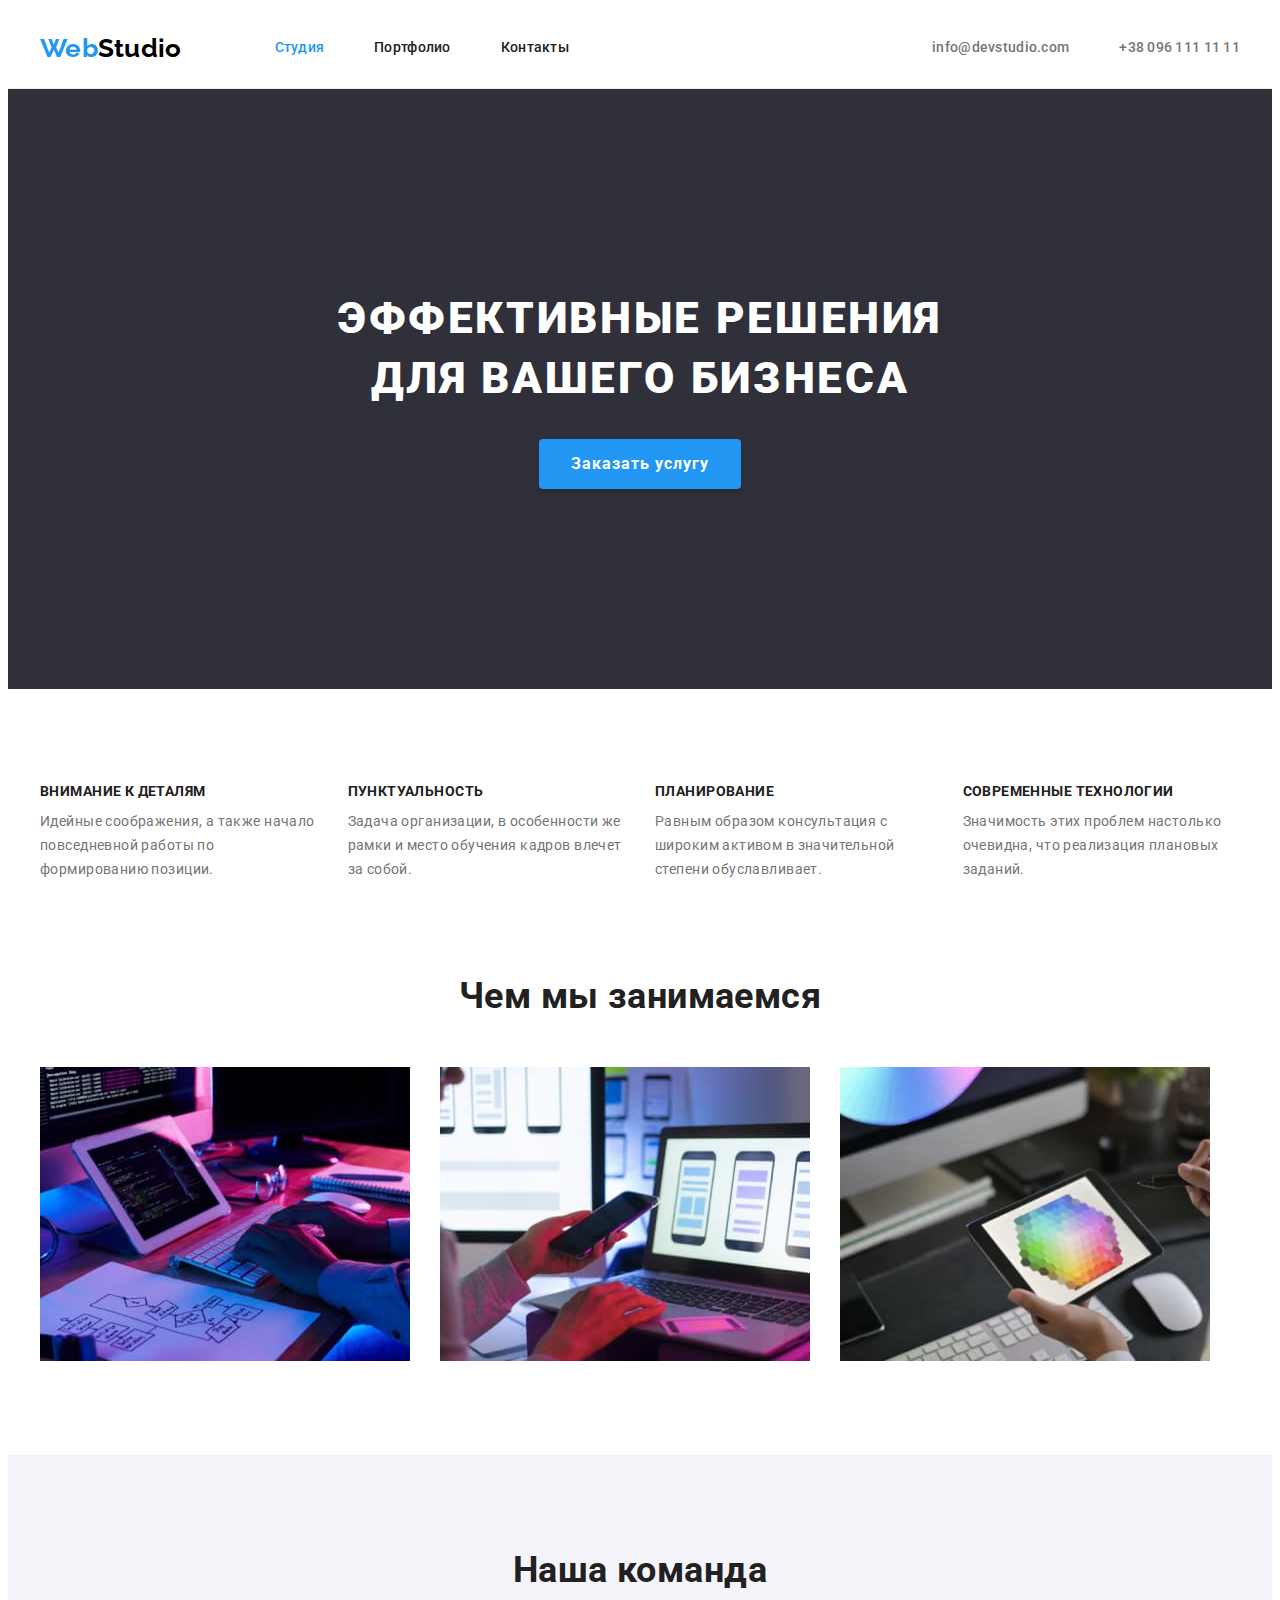
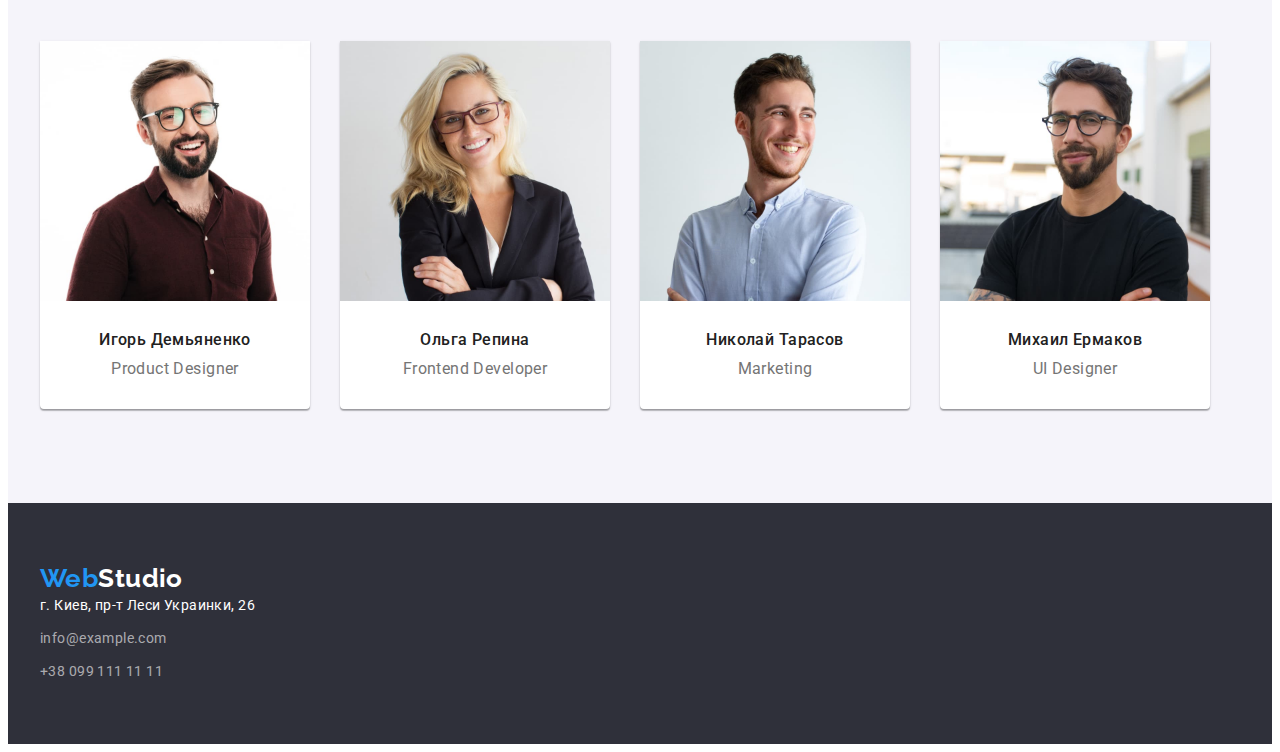
==== index.html @ 8bc89516 "Initial commit" ====
<!DOCTYPE html>
<html lang="ru">
  <head>
    <meta charset="UTF-8" />
    <meta http-equiv="X-UA-Compatible" content="IE=edge" />
    <meta name="viewport" content="width=device-width, initial-scale=1.0" />
    <title>Студия</title>
    <!-- FONTS -->
    <link rel="preconnect" href="https://fonts.googleapis.com" />
    <link rel="preconnect" href="https://fonts.gstatic.com" crossorigin />
    <link
      href="https://fonts.googleapis.com/css2?family=Raleway:wght@700&family=Roboto:wght@400;500;700;900&display=swap"
      rel="stylesheet"
    />
    <!-- NORMALIZATION -->
    <link
      rel="stylesheet"
      href="https://cdnjs.cloudflare.com/ajax/libs/modern-normalize/1.1.0/modern-normalize.min.css"
      integrity="sha512-wpPYUAdjBVSE4KJnH1VR1HeZfpl1ub8YT/NKx4PuQ5NmX2tKuGu6U/JRp5y+Y8XG2tV+wKQpNHVUX03MfMFn9Q=="
      crossorigin="anonymous"
      referrerpolicy="no-referrer"
    />
    <!-- CSS -->
    <link rel="stylesheet" href="./css/styles.css" />
  </head>

  <body>
    <!-- HEADER -->
    <header class="header">
      <div class="container">
        <!-- NAVIGATION -->
        <nav class="header-nav">
          <a class="logo clean-link" href="./index.html" lang="en"
            ><span class="text-accent-light-color">Web</span>Studio</a
          >
          <ul class="pages-list unmarked-list">
            <li class="item studio-page">
              <a class="clean-link interactive-link text-accent-light-color" href="./index.html"
                >Студия</a
              >
            </li>
            <li class="item portfolio-page">
              <a class="clean-link interactive-link" href="./portfolio.html">Портфолио</a>
            </li>
            <li class="item contacts-page">
              <a class="clean-link interactive-link" href="">Контакты</a>
            </li>
          </ul>
        </nav>

        <!-- CONTACTS -->
        <ul class="header-contacts unmarked-list">
          <li class="item">
            <a class="mail-link clean-link interactive-link" href="mailto:info@devstudio.com"
              >info@devstudio.com</a
            >
          </li>
          <li class="item">
            <a class="phone-link clean-link interactive-link" href="tel:+380961111111"
              >+38 096 111 11 11</a
            >
          </li>
        </ul>
      </div>
    </header>

    <!-- MAIN -->
    <main>
      <!-- HERO -->
      <section class="section-hero section">
        <div class="container">
          <h1 class="hero-title">Эффективные решения для вашего бизнеса</h1>
          <button class="button" type="button">Заказать услугу</button>
        </div>
      </section>

      <section class="section-advantages section">
        <div class="container">
          <h2 hidden>Наши преимущества</h2>
          <ul class="advantages-list unmarked-list">
            <li class="item">
              <h3 class="subtitle">Внимание к деталям</h3>
              <p class="text">
                Идейные соображения, а также начало повседневной работы по формированию позиции.
              </p>
            </li>
            <li class="item">
              <h3 class="subtitle">Пунктуальность</h3>
              <p class="text">
                Задача организации, в особенности же рамки и место обучения кадров влечет за собой.
              </p>
            </li>
            <li class="item">
              <h3 class="subtitle">Планирование</h3>
              <p class="text">
                Равным образом консультация с широким активом в значительной степени обуславливает.
              </p>
            </li>
            <li class="item">
              <h3 class="subtitle">Современные технологии</h3>
              <p class="text">
                Значимость этих проблем настолько очевидна, что реализация плановых заданий.
              </p>
            </li>
          </ul>
        </div>
      </section>

      <section class="section-our-work section">
        <div class="container">
          <h2 class="title">Чем мы занимаемся</h2>
          <ul class="our-work-list unmarked-list">
            <li class="item">
              <img
                class="our-work-img"
                src="./images/our-work/whatwedo_1.jpg"
                alt="Человек набирает текст на планшете за рабочим столом"
                width="370"
                height="294"
              />
            </li>
            <li class="item">
              <img
                class="our-work-img"
                src="./images/our-work/whatwedo_2.jpg"
                alt="Человек работает за ноутбуком"
                width="370"
                height="294"
              />
            </li>
            <li class="item">
              <img
                class="our-work-img"
                src="./images/our-work/whatwedo_3.jpg"
                alt="Человек рассматривает цветовую палитру на планшете"
                width="370"
                height="294"
              />
            </li>
          </ul>
        </div>
      </section>

      <section class="section-team section">
        <div class="container">
          <h2 class="title">Наша команда</h2>
          <ul class="team-list unmarked-list">
            <li class="card-person">
              <div class="img-wrapper">
                <img
                  class="person-photo"
                  src="./images/team/employee_1.jpg"
                  alt="Улыбающийся мужчина в очках"
                  width="270"
                  height="260"
                />
              </div>
              <div class="card-text-wrapper">
                <h3 class="subtitle">Игорь Демьяненко</h3>
                <p class="description" lang="en">Product Designer</p>
              </div>
            </li>

            <li class="card-person">
              <div class="img-wrapper">
                <img
                  class="person-photo"
                  src="./images/team/employee_2.jpg"
                  alt="Улыбающаяся женщина в очках"
                  width="270"
                  height="260"
                />
              </div>
              <div class="card-text-wrapper">
                <h3 class="subtitle">Ольга Репина</h3>
                <p class="description" lang="en">Frontend Developer</p>
              </div>
            </li>

            <li class="card-person">
              <div class="img-wrapper">
                <img
                  class="person-photo"
                  src="./images/team/employee_3.jpg"
                  alt="Улыбающийся мужчина"
                  width="270"
                  height="260"
                />
              </div>
              <div class="card-text-wrapper">
                <h3 class="subtitle">Николай Тарасов</h3>
                <p class="description" lang="en">Marketing</p>
              </div>
            </li>

            <li class="card-person">
              <div class="img-wrapper">
                <img
                  class="person-photo"
                  src="./images/team/employee_4.jpg"
                  alt="Улыбающийся мужчина в очках"
                  width="270"
                  height="260"
                />
              </div>
              <div class="card-text-wrapper">
                <h3 class="subtitle">Михаил Ермаков</h3>
                <p class="description" lang="en">UI Designer</p>
              </div>
            </li>
          </ul>
        </div>
      </section>
    </main>

    <!-- FOOTER -->
    <footer class="footer">
      <div class="container">
        <a class="logo clean-link" href="./index.html" lang="en"
          ><span class="text-accent-light-color">Web</span
          ><span class="text-accent-light">Studio</span></a
        >

        <address class="footer-address">
          <ul class="addresses-list unmarked-list">
            <li class="item address-geo">
              <a
                class="clean-link interactive-link text-accent-light"
                href="https://tinyurl.com/yckhjt74"
                target="_blank"
                rel="noopener noreferrer"
              >
                г. Киев, пр-т Леси Украинки, 26
              </a>
            </li>
            <li class="item address-mail">
              <a class="clean-link interactive-link" href="mailto:info@example.com"
                >info@example.com</a
              >
            </li>
            <li class="item address-phone">
              <a class="clean-link interactive-link" href="tel:+380991111111">+38 099 111 11 11</a>
            </li>
          </ul>
        </address>
      </div>
    </footer>
  </body>
</html>
---- css/styles.css ----
/* VARIABLES */

:root {
  --font-family-main: 'Roboto', sans-serif;
  --font-family-secondary: 'Raleway', sans-serif;
  --font-regular: 400;
  --font-medium: 500;
  --font-bold: 700;
  --font-black: 900;

  --items-default-margin: 30px;
  --sections-default-tb-padding: 94px;

  --primary-light-color: #fff;
  --primary-dark-color: #212121;
  --secondary-dark-color: #757575;
  --background-light-color: #f5f4fa;
  --background-dark-color: #2f303a;
  --accent-light-color: #2196f3;
  --accent-dark-color: #000;
  --hero-button-hover-color: #188ce8;
}

/* GLOBAL INHERITANCE */

body {
  font-family: var(--font-family-main);
  font-weight: var(--font-regular);
  font-size: 14px;
  line-height: 1.72;
  letter-spacing: 0.03em;

  background-color: var(--primary-light-color);
  color: var(--secondary-dark-color);
}

/* RESETTERS */

.unmarked-list {
  list-style: none;
}

.clean-link {
  text-decoration: none;
  font-style: normal;

  color: inherit;
}

p,
h1,
h2,
h3,
h4,
h5,
h6,
ul {
  margin: 0;
  padding: 0;
}

img {
  display: block;
  height: auto;
  max-width: 100%;
}

/* GLOBAL */

.button {
  font-family: inherit;
  font-weight: var(--font-medium);
  font-size: 16px;
  line-height: 1.625;
  letter-spacing: inherit;

  border-radius: 4px;
  min-width: 73px;
  padding: 6px 22px;

  background-color: var(--background-light-color);
  border-width: 0px;
  color: var(--primary-dark-color);
}

.active-filter,
.button:hover,
.button:focus {
  background-color: var(--accent-light-color);
  box-shadow: 0px 3px 1px rgba(0, 0, 0, 0.1), 0px 1px 2px rgba(0, 0, 0, 0.08),
    0px 2px 2px rgba(0, 0, 0, 0.12);
  color: var(--primary-light-color);

  cursor: pointer;
}

.container {
  width: 1200px;
  margin: 0 auto;
  padding: 0 15px;
}

.interactive-link:hover,
.interactive-link:focus {
  color: var(--accent-light-color);
}

.hidden {
  display: none;
}

.logo {
  font-family: var(--font-family-secondary);
  font-weight: var(--font-bold);
  font-size: 26px;
  line-height: 1.17;

  color: var(--accent-dark-color);
}

.section {
  padding: var(--sections-default-tb-padding) 0;
}

.title {
  font-weight: var(--font-bold);
  font-size: 36px;
  line-height: 1.17;

  text-align: center;
  margin-bottom: 50px;

  color: var(--primary-dark-color);
}

.text-accent-light-color {
  color: var(--accent-light-color);
}

.text-accent-light {
  color: var(--primary-light-color);
}

/* HEADER */

.header {
  font-weight: var(--font-medium);
  line-height: 1.14;
  letter-spacing: 0.02em;

  border-bottom: 1px solid #ececec;
}

.header .container {
  display: flex;
  align-items: center;
}

.header-nav,
.pages-list,
.header-contacts {
  align-items: center;
  display: flex;
}

.header .logo {
  margin-right: 93px;
  margin-bottom: 0;
}

.pages-list .item:not(:last-child),
.header-contacts .item:not(:last-child) {
  margin-right: 50px;
}

.header-contacts {
  margin-left: auto;
}

.pages-list {
  color: var(--primary-dark-color);
}

.pages-list .clean-link,
.header-contacts .clean-link {
  display: block;
  padding: 32px 0;
}

/* FOOTER */

.footer {
  padding: 60px 0;

  background-color: var(--background-dark-color);
}

.footer-address {
  line-height: 1.71;
}

.address-mail,
.address-phone {
  color: #ffffff99;
}

.address-geo,
.address-mail {
  margin-bottom: 9px;
}

/* MAIN PAGE STYLES */

/* hero section */

.section-hero {
  text-align: center;
  padding: 200px 0;

  background-color: var(--background-dark-color);
  color: var(--primary-light-color);
}

.hero-title {
  font-weight: var(--font-black);
  font-size: 44px;
  line-height: 1.36;
  letter-spacing: 0.06em;
  text-transform: uppercase;

  margin: 0 auto 30px;
  max-width: 696px;
}

.section-hero .button {
  font-weight: var(--font-bold);
  line-height: 1.875;
  letter-spacing: 0.06em;

  padding: 10px 32px;

  background-color: var(--accent-light-color);
  box-shadow: 0px 4px 4px rgba(0, 0, 0, 0.15);
  color: var(--primary-light-color);
}

.section-hero .button:hover,
.section-hero .button:focus {
  background: var(--hero-button-hover-color);
}

/* advantages section */

.advantages-list {
  display: flex;
}

.advantages-list .item {
  /* max-width: 270px; */
  flex-basis: calc((100% - var(--items-default-margin)) / 4);
}

.advantages-list .item:not(:last-child) {
  margin-right: var(--items-default-margin);
}

.section-advantages .subtitle {
  font-weight: var(--font-bold);
  font-size: 14px;
  line-height: 1.17;

  text-transform: uppercase;
  margin-bottom: 10px;

  color: var(--primary-dark-color);
}

/* our work section */

.section-our-work {
  padding-top: 0;
}

.our-work-list {
  display: flex;
}

.our-work-list .item:not(:last-child) {
  margin-right: var(--items-default-margin);
}

/* team section */

.section-team {
  font-size: 16px;
  line-height: 1.17;
  text-align: center;

  background-color: var(--background-light-color);
}

.team-list {
  display: flex;
}

.team-list .card-person:not(:last-child) {
  margin-right: var(--items-default-margin);
}

.card-person {
  box-shadow: 0px 1px 3px rgba(0, 0, 0, 0.12), 0px 1px 1px rgba(0, 0, 0, 0.14),
    0px 2px 1px rgba(0, 0, 0, 0.2);
  border-radius: 0px 0px 4px 4px;
  background-color: var(--primary-light-color);
}

.card-person .subtitle {
  font-weight: var(--font-medium);
  font-size: inherit;

  margin-bottom: 10px;

  color: var(--primary-dark-color);
}

.card-person .card-text-wrapper {
  padding: 30px 15px;
}

/* PORTFOLIO PAGE STYLES */

.section-portfolio.section {
  margin: 0;
  padding: 94px 0;
}

.filters-list {
  display: flex;
  justify-content: center;
  margin-bottom: 50px;
}

.filters-list .item:not(:last-child) {
  margin-right: 8px;
}

.portfolio-cards {
  display: flex;
  flex-wrap: wrap;
  margin-top: calc(var(--items-default-margin) * -1);
  margin-left: calc(var(--items-default-margin) * -1);
}

.portfolio-cards .card {
  margin-top: var(--items-default-margin);
  margin-left: var(--items-default-margin);
  flex-basis: calc(100% / 3 - var(--items-default-margin));
}

.portfolio-cards .card-text-wrapper {
  padding: 20px 24px;

  border-right: 1px solid #eee;
  border-bottom: 1px solid #eee;
  border-left: 1px solid #eee;
}

.portfolio-cards .subtitle {
  font-weight: var(--font-bold);
  font-size: 18px;
  line-height: 2;
  letter-spacing: 0.06em;

  margin-bottom: 4px;

  color: var(--primary-dark-color);
}

.description-type {
  font-size: 16px;
  line-height: 1.875;
}
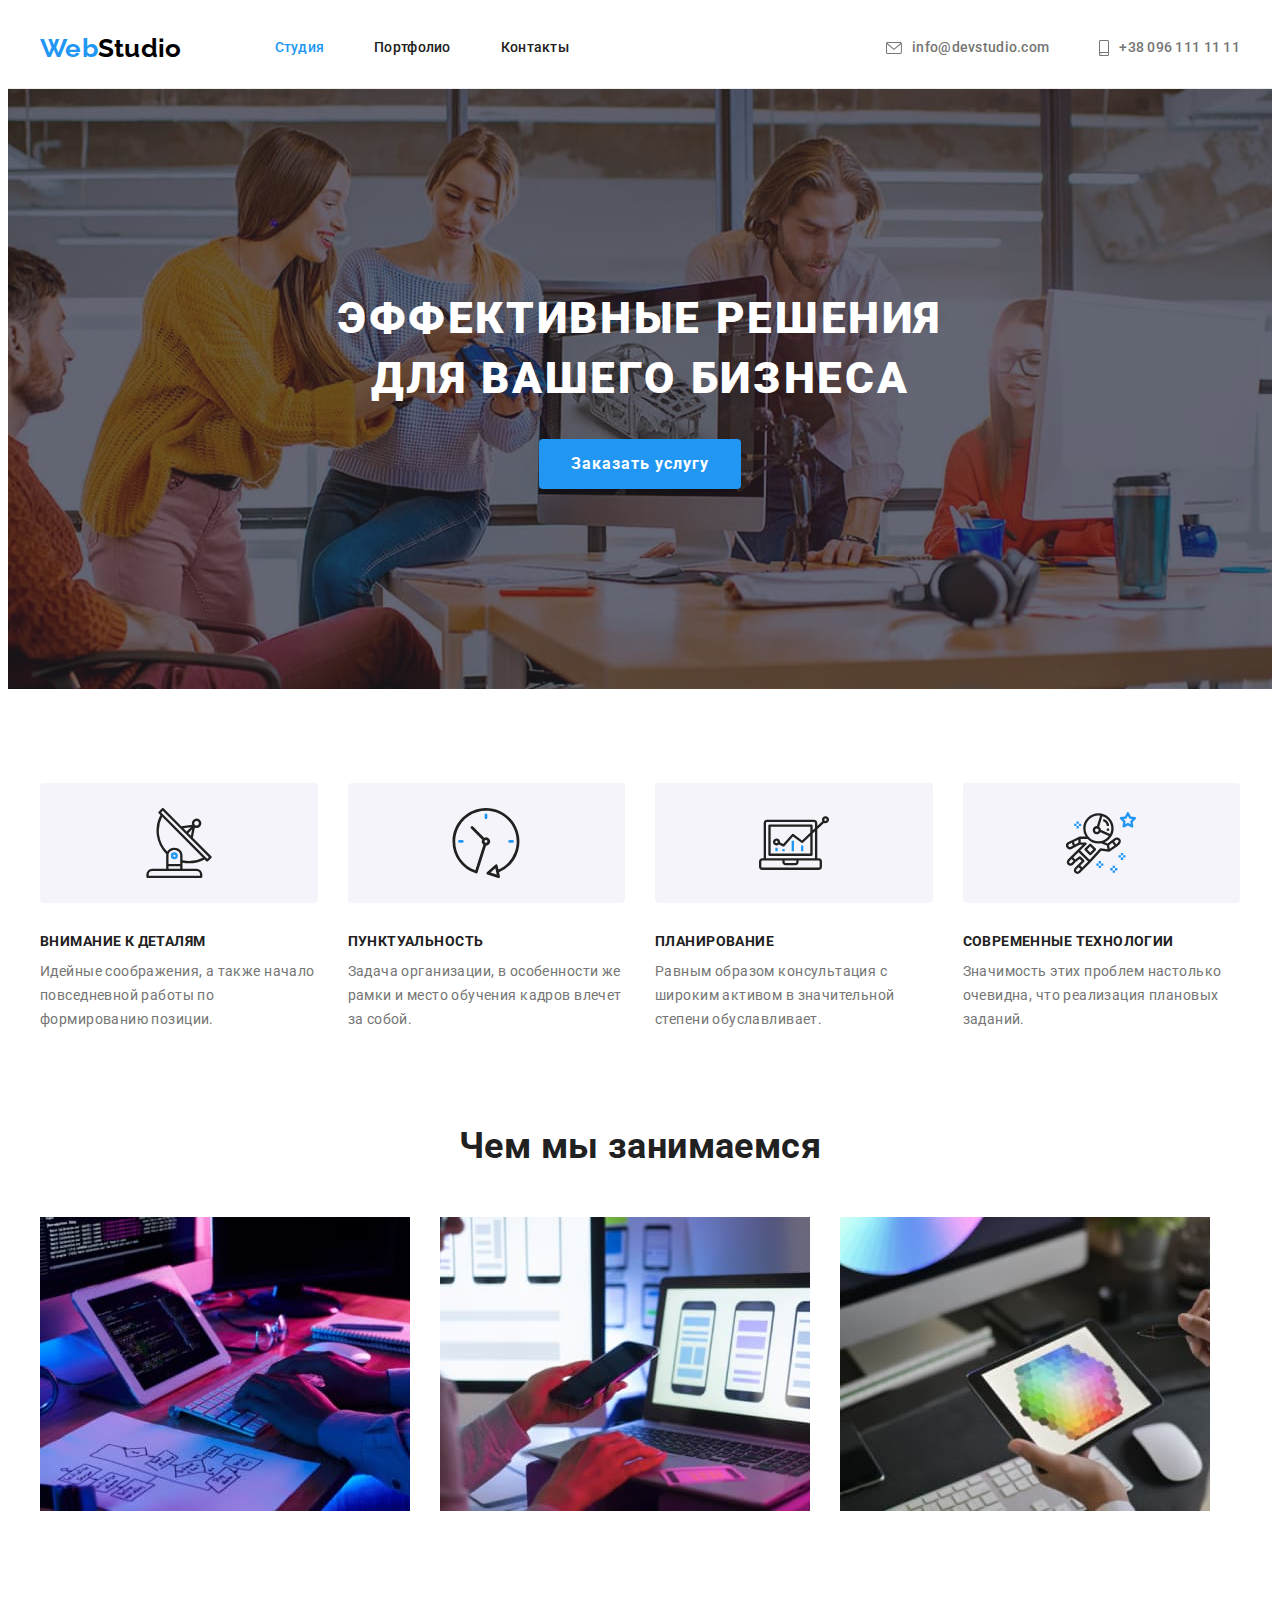
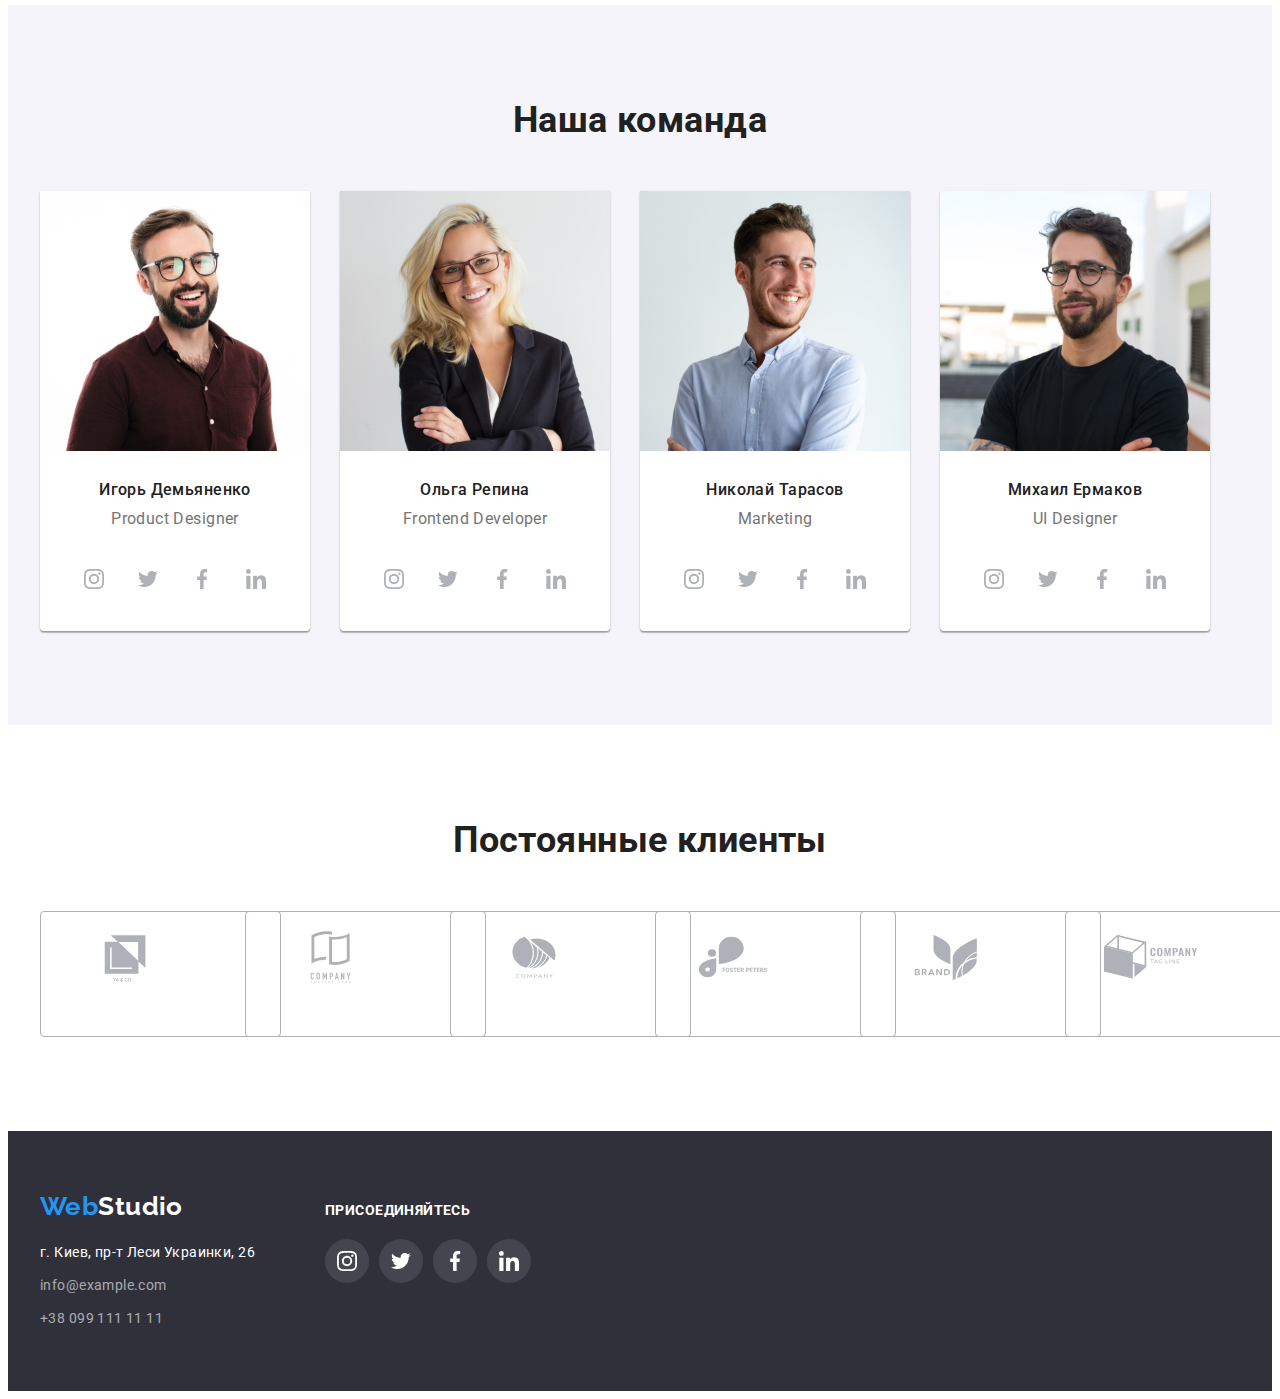
==== commit 80b2868d: "First iteration of new styles and markup" ====
--- a/index.html
+++ b/index.html
@@ -35,12 +35,16 @@
           >
           <ul class="pages-list unmarked-list">
             <li class="item studio-page">
-              <a class="clean-link interactive-link text-accent-light-color" href="./index.html"
+              <a
+                class="clean-link interactive-link text-accent-light-color"
+                href="./index.html"
                 >Студия</a
               >
             </li>
             <li class="item portfolio-page">
-              <a class="clean-link interactive-link" href="./portfolio.html">Портфолио</a>
+              <a class="clean-link interactive-link" href="./portfolio.html"
+                >Портфолио</a
+              >
             </li>
             <li class="item contacts-page">
               <a class="clean-link interactive-link" href="">Контакты</a>
@@ -51,12 +55,22 @@
         <!-- CONTACTS -->
         <ul class="header-contacts unmarked-list">
           <li class="item">
-            <a class="mail-link clean-link interactive-link" href="mailto:info@devstudio.com"
+            <a
+              class="mail-link clean-link interactive-link"
+              href="mailto:info@devstudio.com"
+            >
+              <svg width="16" height="12" class="icon">
+                <use href="./images/decoration/icons.svg#envelope"></use></svg
               >info@devstudio.com</a
             >
           </li>
           <li class="item">
-            <a class="phone-link clean-link interactive-link" href="tel:+380961111111"
+            <a
+              class="phone-link clean-link interactive-link"
+              href="tel:+380961111111"
+            >
+              <svg width="10" height="16" class="icon">
+                <use href="./images/decoration/icons.svg#phone"></use></svg
               >+38 096 111 11 11</a
             >
           </li>
@@ -79,27 +93,54 @@
           <h2 hidden>Наши преимущества</h2>
           <ul class="advantages-list unmarked-list">
             <li class="item">
+              <div class="icon-wrapper">
+                <svg class="icon" width="70" height="70">
+                  <use href="./images/decoration/icons.svg#antenna"></use>
+                </svg>
+              </div>
               <h3 class="subtitle">Внимание к деталям</h3>
               <p class="text">
-                Идейные соображения, а также начало повседневной работы по формированию позиции.
+                Идейные соображения, а также начало повседневной работы по
+                формированию позиции.
               </p>
             </li>
-            <li class="item">
+
+            <li class="item">
+              <div class="icon-wrapper">
+                <svg class="icon" width="70" height="70">
+                  <use href="./images/decoration/icons.svg#clock"></use>
+                </svg>
+              </div>
               <h3 class="subtitle">Пунктуальность</h3>
               <p class="text">
-                Задача организации, в особенности же рамки и место обучения кадров влечет за собой.
+                Задача организации, в особенности же рамки и место обучения
+                кадров влечет за собой.
               </p>
             </li>
-            <li class="item">
+
+            <li class="item">
+              <div class="icon-wrapper">
+                <svg class="icon" width="70" height="70">
+                  <use href="./images/decoration/icons.svg#diagram"></use>
+                </svg>
+              </div>
               <h3 class="subtitle">Планирование</h3>
               <p class="text">
-                Равным образом консультация с широким активом в значительной степени обуславливает.
+                Равным образом консультация с широким активом в значительной
+                степени обуславливает.
               </p>
             </li>
-            <li class="item">
+
+            <li class="item">
+              <div class="icon-wrapper">
+                <svg class="icon" width="70" height="70">
+                  <use href="./images/decoration/icons.svg#astronaut"></use>
+                </svg>
+              </div>
               <h3 class="subtitle">Современные технологии</h3>
               <p class="text">
-                Значимость этих проблем настолько очевидна, что реализация плановых заданий.
+                Значимость этих проблем настолько очевидна, что реализация
+                плановых заданий.
               </p>
             </li>
           </ul>
@@ -113,7 +154,7 @@
             <li class="item">
               <img
                 class="our-work-img"
-                src="./images/our-work/whatwedo_1.jpg"
+                src="./images/content/our-work/whatwedo_1.jpg"
                 alt="Человек набирает текст на планшете за рабочим столом"
                 width="370"
                 height="294"
@@ -122,7 +163,7 @@
             <li class="item">
               <img
                 class="our-work-img"
-                src="./images/our-work/whatwedo_2.jpg"
+                src="./images/content/our-work/whatwedo_2.jpg"
                 alt="Человек работает за ноутбуком"
                 width="370"
                 height="294"
@@ -131,7 +172,7 @@
             <li class="item">
               <img
                 class="our-work-img"
-                src="./images/our-work/whatwedo_3.jpg"
+                src="./images/content/our-work/whatwedo_3.jpg"
                 alt="Человек рассматривает цветовую палитру на планшете"
                 width="370"
                 height="294"
@@ -149,15 +190,75 @@
               <div class="img-wrapper">
                 <img
                   class="person-photo"
-                  src="./images/team/employee_1.jpg"
+                  src="./images/content/team/employee_1.jpg"
                   alt="Улыбающийся мужчина в очках"
                   width="270"
                   height="260"
                 />
               </div>
-              <div class="card-text-wrapper">
+              <div class="description-wrapper">
                 <h3 class="subtitle">Игорь Демьяненко</h3>
                 <p class="description" lang="en">Product Designer</p>
+                <div class="socials-wrapper">
+                  <ul class="list-socials unmarked-list">
+                    <li class="item">
+                      <a
+                        href="https://www.instagram.com"
+                        class="clean-link"
+                        target="_blank"
+                        rel="noopener noreferrer"
+                      >
+                        <svg class="icon" width="20" height="20">
+                          <use
+                            href="./images/decoration/icons.svg#logo-instagram"
+                          ></use>
+                        </svg>
+                      </a>
+                    </li>
+                    <li class="item">
+                      <a
+                        href="https://www.twitter.com"
+                        class="clean-link"
+                        target="_blank"
+                        rel="noopener noreferrer"
+                      >
+                        <svg class="icon" width="20" height="20">
+                          <use
+                            href="./images/decoration/icons.svg#logo-twitter"
+                          ></use>
+                        </svg>
+                      </a>
+                    </li>
+                    <li class="item">
+                      <a
+                        href="https://www.facebook.com"
+                        class="clean-link"
+                        target="_blank"
+                        rel="noopener noreferrer"
+                      >
+                        <svg class="icon" width="20" height="20">
+                          <use
+                            href="./images/decoration/icons.svg#logo-facebook"
+                          ></use>
+                        </svg>
+                      </a>
+                    </li>
+                    <li class="item">
+                      <a
+                        href="https://www.linkedin.com"
+                        class="clean-link"
+                        target="_blank"
+                        rel="noopener noreferrer"
+                      >
+                        <svg class="icon" width="20" height="20">
+                          <use
+                            href="./images/decoration/icons.svg#logo-linkedin"
+                          ></use>
+                        </svg>
+                      </a>
+                    </li>
+                  </ul>
+                </div>
               </div>
             </li>
 
@@ -165,15 +266,78 @@
               <div class="img-wrapper">
                 <img
                   class="person-photo"
-                  src="./images/team/employee_2.jpg"
+                  src="./images/content/team/employee_2.jpg"
                   alt="Улыбающаяся женщина в очках"
                   width="270"
                   height="260"
                 />
               </div>
-              <div class="card-text-wrapper">
+              <div class="description-wrapper">
                 <h3 class="subtitle">Ольга Репина</h3>
                 <p class="description" lang="en">Frontend Developer</p>
+                <div class="socials-wrapper">
+                  <ul class="list-socials unmarked-list">
+                    <li class="item">
+                      <a
+                        href="https://www.instagram.com"
+                        class="clean-link"
+                        target="_blank"
+                        rel="noopener noreferrer"
+                      >
+                        <svg class="icon" width="20" height="20">
+                          <use
+                            href="./images/decoration/icons.svg#logo-instagram"
+                          ></use>
+                        </svg>
+                      </a>
+                    </li>
+
+                    <li class="item">
+                      <a
+                        href="https://www.twitter.com"
+                        class="clean-link"
+                        target="_blank"
+                        rel="noopener noreferrer"
+                      >
+                        <svg class="icon" width="20" height="20">
+                          <use
+                            href="./images/decoration/icons.svg#logo-twitter"
+                          ></use>
+                        </svg>
+                      </a>
+                    </li>
+
+                    <li class="item">
+                      <a
+                        href="https://www.facebook.com"
+                        class="clean-link"
+                        target="_blank"
+                        rel="noopener noreferrer"
+                      >
+                        <svg class="icon" width="20" height="20">
+                          <use
+                            href="./images/decoration/icons.svg#logo-facebook"
+                          ></use>
+                        </svg>
+                      </a>
+                    </li>
+
+                    <li class="item">
+                      <a
+                        href="https://www.linkedin.com"
+                        class="clean-link"
+                        target="_blank"
+                        rel="noopener noreferrer"
+                      >
+                        <svg class="icon" width="20" height="20">
+                          <use
+                            href="./images/decoration/icons.svg#logo-linkedin"
+                          ></use>
+                        </svg>
+                      </a>
+                    </li>
+                  </ul>
+                </div>
               </div>
             </li>
 
@@ -181,15 +345,75 @@
               <div class="img-wrapper">
                 <img
                   class="person-photo"
-                  src="./images/team/employee_3.jpg"
+                  src="./images/content/team/employee_3.jpg"
                   alt="Улыбающийся мужчина"
                   width="270"
                   height="260"
                 />
               </div>
-              <div class="card-text-wrapper">
+              <div class="description-wrapper">
                 <h3 class="subtitle">Николай Тарасов</h3>
                 <p class="description" lang="en">Marketing</p>
+                <div class="socials-wrapper">
+                  <ul class="list-socials unmarked-list">
+                    <li class="item">
+                      <a
+                        href="https://www.instagram.com"
+                        class="clean-link"
+                        target="_blank"
+                        rel="noopener noreferrer"
+                      >
+                        <svg class="icon" width="20" height="20">
+                          <use
+                            href="./images/decoration/icons.svg#logo-instagram"
+                          ></use>
+                        </svg>
+                      </a>
+                    </li>
+                    <li class="item">
+                      <a
+                        href="https://www.twitter.com"
+                        class="clean-link"
+                        target="_blank"
+                        rel="noopener noreferrer"
+                      >
+                        <svg class="icon" width="20" height="20">
+                          <use
+                            href="./images/decoration/icons.svg#logo-twitter"
+                          ></use>
+                        </svg>
+                      </a>
+                    </li>
+                    <li class="item">
+                      <a
+                        href="https://www.facebook.com"
+                        class="clean-link"
+                        target="_blank"
+                        rel="noopener noreferrer"
+                      >
+                        <svg class="icon" width="20" height="20">
+                          <use
+                            href="./images/decoration/icons.svg#logo-facebook"
+                          ></use>
+                        </svg>
+                      </a>
+                    </li>
+                    <li class="item">
+                      <a
+                        href="https://www.linkedin.com"
+                        class="clean-link"
+                        target="_blank"
+                        rel="noopener noreferrer"
+                      >
+                        <svg class="icon" width="20" height="20">
+                          <use
+                            href="./images/decoration/icons.svg#logo-linkedin"
+                          ></use>
+                        </svg>
+                      </a>
+                    </li>
+                  </ul>
+                </div>
               </div>
             </li>
 
@@ -197,16 +421,156 @@
               <div class="img-wrapper">
                 <img
                   class="person-photo"
-                  src="./images/team/employee_4.jpg"
+                  src="./images/content/team/employee_4.jpg"
                   alt="Улыбающийся мужчина в очках"
                   width="270"
                   height="260"
                 />
               </div>
-              <div class="card-text-wrapper">
+              <div class="description-wrapper">
                 <h3 class="subtitle">Михаил Ермаков</h3>
                 <p class="description" lang="en">UI Designer</p>
-              </div>
+                <div class="socials-wrapper">
+                  <ul class="list-socials unmarked-list">
+                    <li class="item">
+                      <a
+                        href="https://www.instagram.com"
+                        class="clean-link"
+                        target="_blank"
+                        rel="noopener noreferrer"
+                      >
+                        <svg class="icon" width="20" height="20">
+                          <use
+                            href="./images/decoration/icons.svg#logo-instagram"
+                          ></use>
+                        </svg>
+                      </a>
+                    </li>
+                    <li class="item">
+                      <a
+                        href="https://www.twitter.com"
+                        class="clean-link"
+                        target="_blank"
+                        rel="noopener noreferrer"
+                      >
+                        <svg class="icon" width="20" height="20">
+                          <use
+                            href="./images/decoration/icons.svg#logo-twitter"
+                          ></use>
+                        </svg>
+                      </a>
+                    </li>
+                    <li class="item">
+                      <a
+                        href="https://www.facebook.com"
+                        class="clean-link"
+                        target="_blank"
+                        rel="noopener noreferrer"
+                      >
+                        <svg class="icon" width="20" height="20">
+                          <use
+                            href="./images/decoration/icons.svg#logo-facebook"
+                          ></use>
+                        </svg>
+                      </a>
+                    </li>
+                    <li class="item">
+                      <a
+                        href="https://www.linkedin.com"
+                        class="clean-link"
+                        target="_blank"
+                        rel="noopener noreferrer"
+                      >
+                        <svg class="icon" width="20" height="20">
+                          <use
+                            href="./images/decoration/icons.svg#logo-linkedin"
+                          ></use>
+                        </svg>
+                      </a>
+                    </li>
+                  </ul>
+                </div>
+              </div>
+            </li>
+          </ul>
+        </div>
+      </section>
+
+      <section class="section section-regular-clients">
+        <div class="container">
+          <h2 class="title">Постоянные клиенты</h2>
+          <ul class="list-clients unmarked-list">
+            <li class="item">
+              <a
+                href="./"
+                class="clean-link"
+                target="_blank"
+                rel="noopener noreferrer"
+              >
+                <svg width="106" height="60" class="icon">
+                  <use href="./images/decoration/icons.svg#logo-client-1"></use>
+                </svg>
+              </a>
+            </li>
+            <li class="item">
+              <a
+                href="./"
+                class="clean-link"
+                target="_blank"
+                rel="noopener noreferrer"
+              >
+                <svg width="106" height="60" class="icon">
+                  <use href="./images/decoration/icons.svg#logo-client-2"></use>
+                </svg>
+              </a>
+            </li>
+            <li class="item">
+              <a
+                href="./"
+                class="clean-link"
+                target="_blank"
+                rel="noopener noreferrer"
+              >
+                <svg width="106" height="60" class="icon">
+                  <use href="./images/decoration/icons.svg#logo-client-3"></use>
+                </svg>
+              </a>
+            </li>
+            <li class="item">
+              <a
+                href="./"
+                class="clean-link"
+                target="_blank"
+                rel="noopener noreferrer"
+              >
+                <svg width="106" height="60" class="icon">
+                  <use href="./images/decoration/icons.svg#logo-client-4"></use>
+                </svg>
+              </a>
+            </li>
+            <li class="item">
+              <a
+                href="./"
+                class="clean-link"
+                target="_blank"
+                rel="noopener noreferrer"
+              >
+                <svg width="106" height="60" class="icon">
+                  <use href="./images/decoration/icons.svg#logo-client-5"></use>
+                </svg>
+              </a>
+            </li>
+            <li class="item">
+              <a
+                href="./"
+                class="clean-link"
+                target="_blank"
+                rel="noopener noreferrer"
+              >
+                <svg width="106" height="60" class="icon">
+                  <use href="./images/decoration/icons.svg#logo-client-6"></use>
+                </svg>
+              </a>
             </li>
           </ul>
         </div>
@@ -216,33 +580,94 @@
     <!-- FOOTER -->
     <footer class="footer">
       <div class="container">
-        <a class="logo clean-link" href="./index.html" lang="en"
-          ><span class="text-accent-light-color">Web</span
-          ><span class="text-accent-light">Studio</span></a
-        >
-
-        <address class="footer-address">
-          <ul class="addresses-list unmarked-list">
-            <li class="item address-geo">
-              <a
-                class="clean-link interactive-link text-accent-light"
-                href="https://tinyurl.com/yckhjt74"
-                target="_blank"
-                rel="noopener noreferrer"
-              >
-                г. Киев, пр-т Леси Украинки, 26
-              </a>
-            </li>
-            <li class="item address-mail">
-              <a class="clean-link interactive-link" href="mailto:info@example.com"
-                >info@example.com</a
-              >
-            </li>
-            <li class="item address-phone">
-              <a class="clean-link interactive-link" href="tel:+380991111111">+38 099 111 11 11</a>
+        <div class="address-wrapper">
+          <a class="logo clean-link" href="./index.html" lang="en"
+            ><span class="text-accent-light-color">Web</span
+            ><span class="text-accent-light">Studio</span></a
+          >
+
+          <address class="footer-address">
+            <ul class="addresses-list unmarked-list">
+              <li class="item address-geo">
+                <a
+                  class="clean-link interactive-link text-accent-light"
+                  href="https://tinyurl.com/yckhjt74"
+                  target="_blank"
+                  rel="noopener noreferrer"
+                >
+                  г. Киев, пр-т Леси Украинки, 26
+                </a>
+              </li>
+              <li class="item address-mail">
+                <a
+                  class="clean-link interactive-link"
+                  href="mailto:info@example.com"
+                  >info@example.com</a
+                >
+              </li>
+              <li class="item address-phone">
+                <a class="clean-link interactive-link" href="tel:+380991111111"
+                  >+38 099 111 11 11</a
+                >
+              </li>
+            </ul>
+          </address>
+        </div>
+        <div class="socials-wrapper">
+          <h2 class="subtitle">Присоединяйтесь</h2>
+          <ul class="list-socials unmarked-list">
+            <li class="item">
+              <a
+                href="https://www.instagram.com"
+                class="clean-link"
+                target="_blank"
+                rel="noopener noreferrer"
+              >
+                <svg class="icon" width="20" height="20">
+                  <use
+                    href="./images/decoration/icons.svg#logo-instagram"
+                  ></use>
+                </svg>
+              </a>
+            </li>
+            <li class="item">
+              <a
+                href="https://www.twitter.com"
+                class="clean-link"
+                target="_blank"
+                rel="noopener noreferrer"
+              >
+                <svg class="icon" width="20" height="20">
+                  <use href="./images/decoration/icons.svg#logo-twitter"></use>
+                </svg>
+              </a>
+            </li>
+            <li class="item">
+              <a
+                href="https://www.facebook.com"
+                class="clean-link"
+                target="_blank"
+                rel="noopener noreferrer"
+              >
+                <svg class="icon" width="20" height="20">
+                  <use href="./images/decoration/icons.svg#logo-facebook"></use>
+                </svg>
+              </a>
+            </li>
+            <li class="item">
+              <a
+                href="https://www.linkedin.com"
+                class="clean-link"
+                target="_blank"
+                rel="noopener noreferrer"
+              >
+                <svg class="icon" width="20" height="20">
+                  <use href="./images/decoration/icons.svg#logo-linkedin"></use>
+                </svg>
+              </a>
             </li>
           </ul>
-        </address>
+        </div>
       </div>
     </footer>
   </body>
--- a/css/styles.css
+++ b/css/styles.css
@@ -1,13 +1,14 @@
 /* VARIABLES */
 
 :root {
-  --font-family-main: 'Roboto', sans-serif;
-  --font-family-secondary: 'Raleway', sans-serif;
+  --font-family-main: "Roboto", sans-serif;
+  --font-family-secondary: "Raleway", sans-serif;
   --font-regular: 400;
   --font-medium: 500;
   --font-bold: 700;
   --font-black: 900;
 
+  --container-width: 1200px;
   --items-default-margin: 30px;
   --sections-default-tb-padding: 94px;
 
@@ -19,6 +20,9 @@
   --accent-light-color: #2196f3;
   --accent-dark-color: #000;
   --hero-button-hover-color: #188ce8;
+  --hero-background-color: #c4c4c4;
+  --icons-logo-main-color: #afb1b8;
+  --icons-logo-secondary-color: #fff;
 }
 
 /* GLOBAL INHERITANCE */
@@ -95,9 +99,13 @@
 }
 
 .container {
-  width: 1200px;
+  width: var(--container-width);
   margin: 0 auto;
   padding: 0 15px;
+}
+
+.clean-link:hover {
+  cursor: pointer;
 }
 
 .interactive-link:hover,
@@ -118,6 +126,35 @@
   color: var(--accent-dark-color);
 }
 
+.list-socials {
+  display: flex;
+  align-items: center;
+  justify-content: space-between;
+}
+
+.list-socials .clean-link {
+  display: flex;
+  align-items: center;
+  justify-content: center;
+  width: 44px;
+  height: 44px;
+
+  border-radius: 50%;
+}
+
+.list-socials .item:not(:last-child) {
+  margin-right: 10px;
+}
+
+.list-socials .clean-link:hover,
+.list-socials .clean-link:focus {
+  background-color: var(--accent-light-color);
+}
+
+.list-socials .icon {
+  fill: currentColor;
+}
+
 .section {
   padding: var(--sections-default-tb-padding) 0;
 }
@@ -168,23 +205,30 @@
   margin-bottom: 0;
 }
 
+.pages-list {
+  color: var(--primary-dark-color);
+}
+
+.header-contacts {
+  margin-left: auto;
+}
+
 .pages-list .item:not(:last-child),
 .header-contacts .item:not(:last-child) {
   margin-right: 50px;
 }
 
-.header-contacts {
-  margin-left: auto;
-}
-
-.pages-list {
-  color: var(--primary-dark-color);
-}
-
 .pages-list .clean-link,
 .header-contacts .clean-link {
-  display: block;
+  display: flex;
+  align-items: center;
   padding: 32px 0;
+}
+
+.header-contacts .icon {
+  margin-right: 10px;
+
+  fill: currentColor;
 }
 
 /* FOOTER */
@@ -193,6 +237,20 @@
   padding: 60px 0;
 
   background-color: var(--background-dark-color);
+}
+
+.footer > .container {
+  display: flex;
+  align-items: flex-start;
+}
+
+.address-wrapper {
+  margin-right: 70px;
+}
+
+.footer .logo {
+  display: inline-block;
+  margin-bottom: 20px;
 }
 
 .footer-address {
@@ -209,6 +267,24 @@
   margin-bottom: 9px;
 }
 
+.socials-wrapper {
+  padding-top: 12px;
+
+  color: var(--primary-light-color);
+}
+
+.socials-wrapper .subtitle {
+  font-size: 14px;
+  line-height: 1.14;
+  text-transform: uppercase;
+
+  margin-bottom: 20px;
+}
+
+.socials-wrapper .clean-link {
+  background-color: #ffffff1a;
+}
+
 /* MAIN PAGE STYLES */
 
 /* hero section */
@@ -216,8 +292,20 @@
 .section-hero {
   text-align: center;
   padding: 200px 0;
-
-  background-color: var(--background-dark-color);
+  margin: 0 auto;
+  min-width: var(--container-width);
+  max-width: 1600px;
+
+  background-color: var(--hero-background-color);
+  background-image: linear-gradient(
+      rgba(47, 48, 58, 0.4),
+      rgba(47, 48, 58, 0.4)
+    ),
+    url(../images/decoration/hero-bg.jpg);
+  background-clip: border-box;
+  background-repeat: no-repeat;
+  background-position: center;
+
   color: var(--primary-light-color);
 }
 
@@ -264,6 +352,18 @@
   margin-right: var(--items-default-margin);
 }
 
+.advantages-list .icon-wrapper {
+  display: flex;
+  align-items: center;
+  justify-content: center;
+  width: 100%;
+  height: 120px;
+  margin-bottom: 30px;
+
+  border-radius: 4px;
+  background-color: var(--background-light-color);
+}
+
 .section-advantages .subtitle {
   font-weight: var(--font-bold);
   font-size: 14px;
@@ -323,8 +423,57 @@
   color: var(--primary-dark-color);
 }
 
-.card-person .card-text-wrapper {
-  padding: 30px 15px;
+.card-person .description {
+  margin-bottom: 16px;
+}
+
+.card-person .description-wrapper {
+  padding: 30px 32px;
+}
+
+.card-person .list-socials .clean-link {
+  color: var(--icons-logo-main-color);
+}
+
+.card-person .list-socials .clean-link:hover,
+.card-person .list-socials .clean-link:focus {
+  color: var(--icons-logo-secondary-color);
+}
+
+/* regular clients section */
+
+.list-clients {
+  display: flex;
+}
+
+.list-clients .item {
+  flex-basis: calc((100% - var(--items-default-margin)) / 6);
+  /* max-width: 170px; */
+}
+
+.list-clients .item:not(:last-child) {
+  margin-right: var(--items-default-margin);
+}
+
+.list-clients .clean-link {
+  display: block;
+  width: 100%;
+  height: 92px;
+  padding: 16px 32px;
+
+  border: 1px solid var(--icons-logo-main-color);
+  border-radius: 4px;
+  color: var(--icons-logo-main-color);
+}
+
+.list-clients .clean-link:hover,
+.list-clients .clean-link:focus {
+  border-color: var(--accent-light-color);
+  color: var(--accent-light-color);
+}
+
+.list-clients .icon {
+  fill: currentColor;
 }
 
 /* PORTFOLIO PAGE STYLES */
@@ -355,6 +504,12 @@
   margin-top: var(--items-default-margin);
   margin-left: var(--items-default-margin);
   flex-basis: calc(100% / 3 - var(--items-default-margin));
+}
+
+.portfolio-cards .card:hover {
+  cursor: pointer;
+  box-shadow: 0px 1px 1px rgba(0, 0, 0, 0.12), 0px 4px 4px rgba(0, 0, 0, 0.06),
+    1px 4px 6px rgba(0, 0, 0, 0.16);
 }
 
 .portfolio-cards .card-text-wrapper {
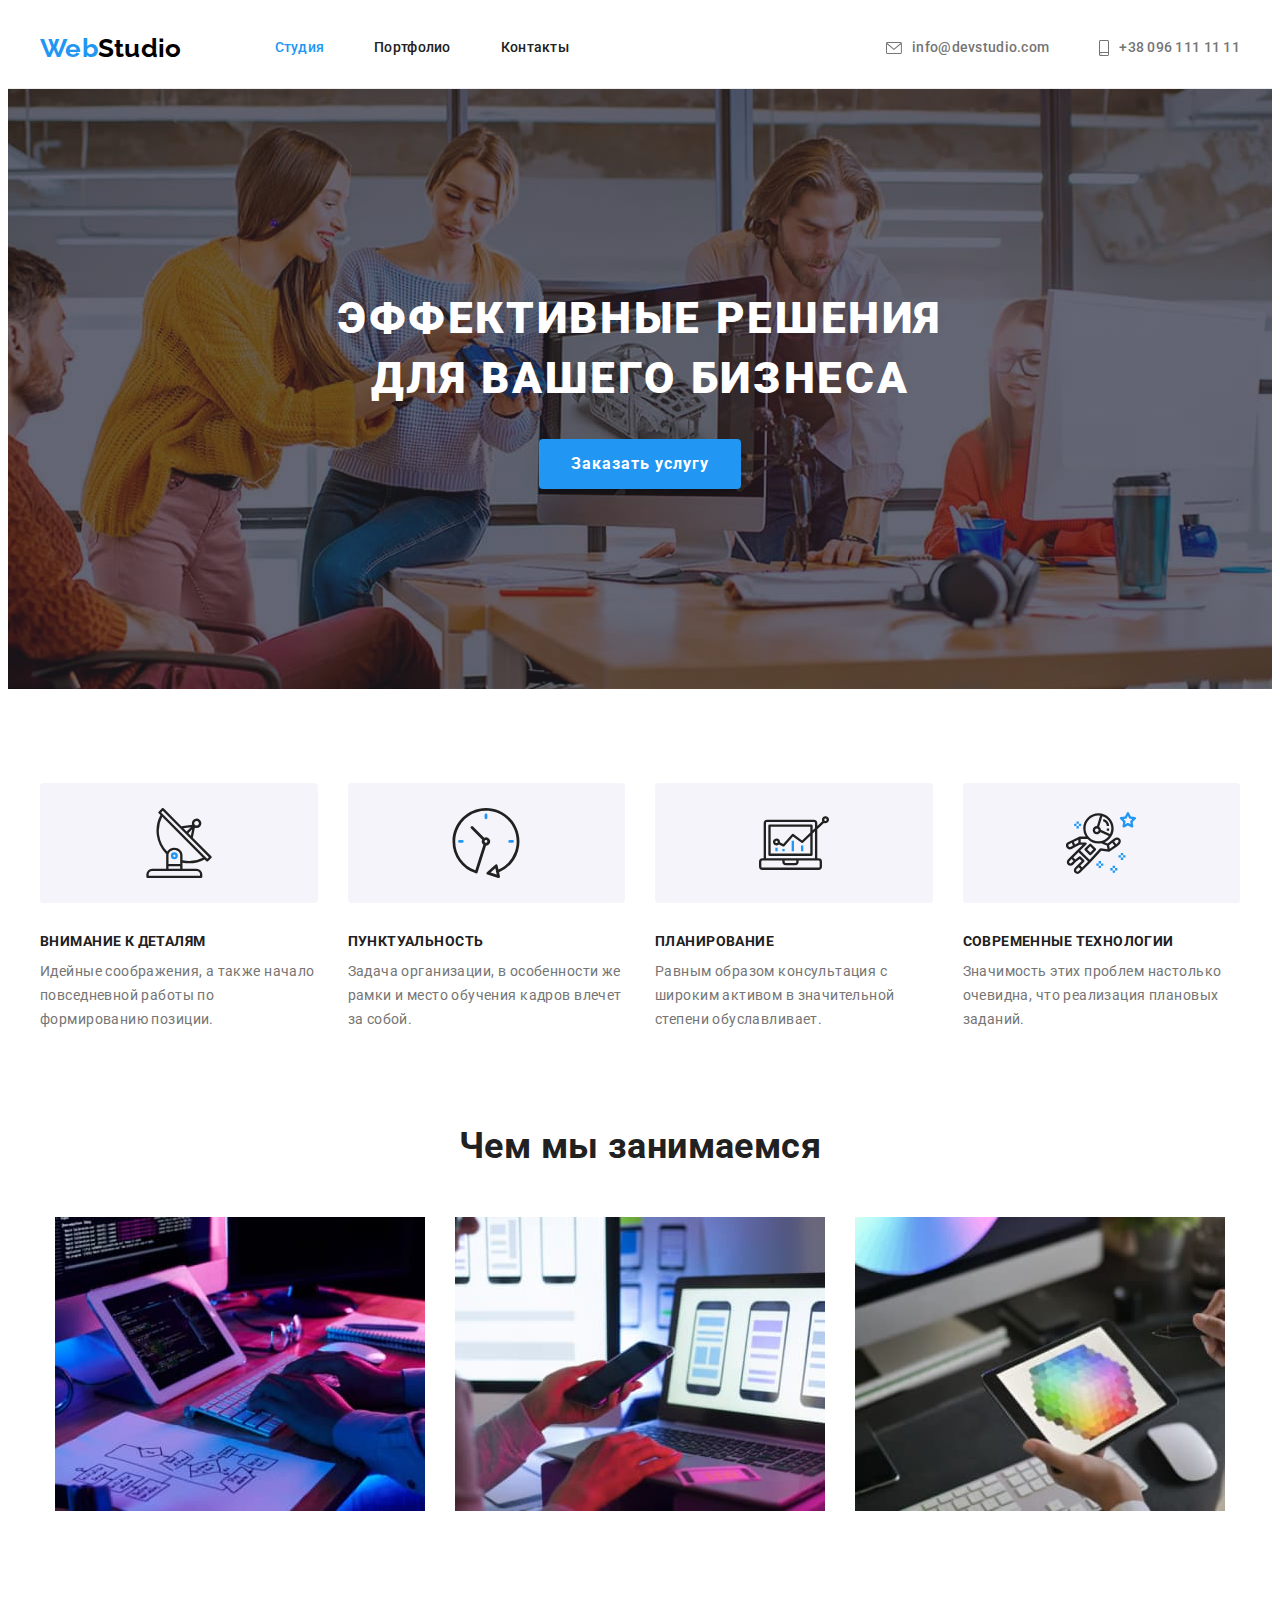
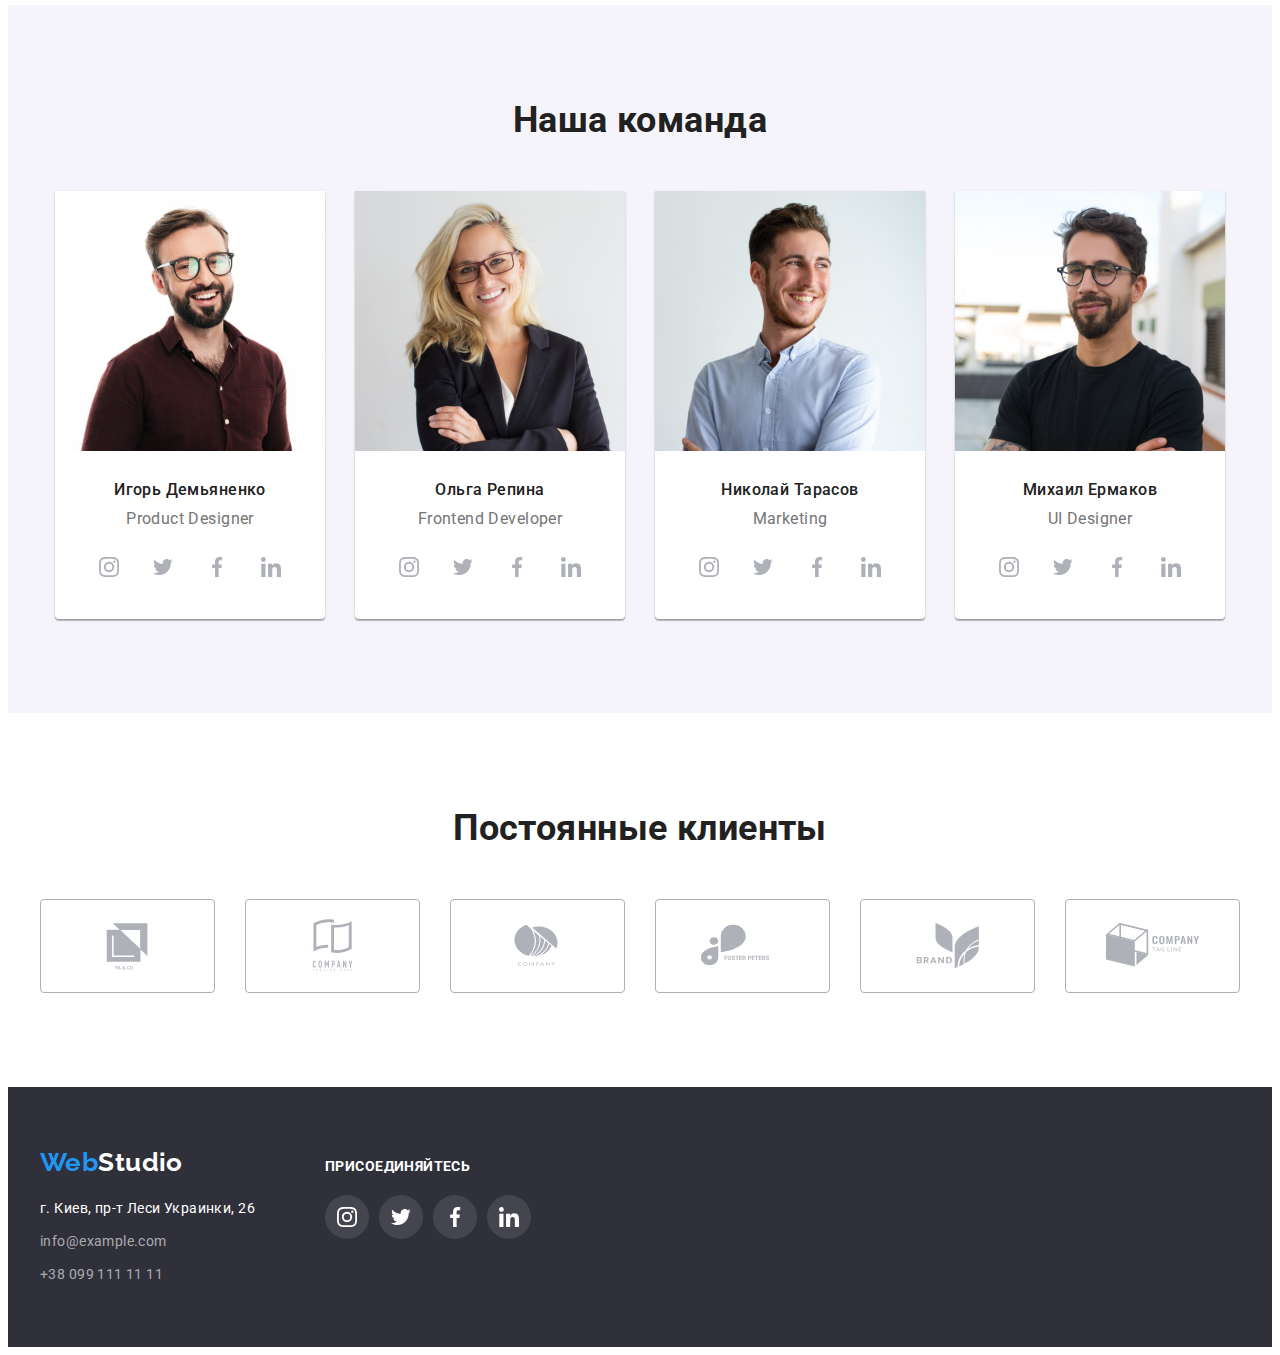
==== commit 08646938: "Final polishing done" ====
--- a/index.html
+++ b/index.html
@@ -27,36 +27,37 @@
   <body>
     <!-- HEADER -->
     <header class="header">
-      <div class="container">
+      <div class="container flex-vh-centred">
         <!-- NAVIGATION -->
-        <nav class="header-nav">
-          <a class="logo clean-link" href="./index.html" lang="en"
+        <nav class="header-nav flex-vh-centred">
+          <a class="logo link-clean" href="./index.html" lang="en"
             ><span class="text-accent-light-color">Web</span>Studio</a
           >
-          <ul class="pages-list unmarked-list">
+          <ul class="list-pages list-unmarked flex-vh-centred">
             <li class="item studio-page">
               <a
-                class="clean-link interactive-link text-accent-light-color"
+                class="link-clean link-interactive text-accent-light-color"
                 href="./index.html"
                 >Студия</a
               >
             </li>
+
             <li class="item portfolio-page">
-              <a class="clean-link interactive-link" href="./portfolio.html"
+              <a class="link-clean link-interactive" href="./portfolio.html"
                 >Портфолио</a
               >
             </li>
             <li class="item contacts-page">
-              <a class="clean-link interactive-link" href="">Контакты</a>
+              <a class="link-clean link-interactive" href="">Контакты</a>
             </li>
           </ul>
         </nav>
 
         <!-- CONTACTS -->
-        <ul class="header-contacts unmarked-list">
+        <ul class="list-contacts list-unmarked flex-vh-centred">
           <li class="item">
             <a
-              class="mail-link clean-link interactive-link"
+              class="mail-link link-clean link-interactive"
               href="mailto:info@devstudio.com"
             >
               <svg width="16" height="12" class="icon">
@@ -64,9 +65,10 @@
               >info@devstudio.com</a
             >
           </li>
+
           <li class="item">
             <a
-              class="phone-link clean-link interactive-link"
+              class="phone-link link-clean link-interactive"
               href="tel:+380961111111"
             >
               <svg width="10" height="16" class="icon">
@@ -81,7 +83,7 @@
     <!-- MAIN -->
     <main>
       <!-- HERO -->
-      <section class="section-hero section">
+      <section class="section-hero section flex-h-centred">
         <div class="container">
           <h1 class="hero-title">Эффективные решения для вашего бизнеса</h1>
           <button class="button" type="button">Заказать услугу</button>
@@ -91,7 +93,7 @@
       <section class="section-advantages section">
         <div class="container">
           <h2 hidden>Наши преимущества</h2>
-          <ul class="advantages-list unmarked-list">
+          <ul class="list-advantages list-unmarked flex-h-centred">
             <li class="item">
               <div class="icon-wrapper">
                 <svg class="icon" width="70" height="70">
@@ -150,7 +152,7 @@
       <section class="section-our-work section">
         <div class="container">
           <h2 class="title">Чем мы занимаемся</h2>
-          <ul class="our-work-list unmarked-list">
+          <ul class="list-our-work list-unmarked flex-vh-centred">
             <li class="item">
               <img
                 class="our-work-img"
@@ -185,7 +187,7 @@
       <section class="section-team section">
         <div class="container">
           <h2 class="title">Наша команда</h2>
-          <ul class="team-list unmarked-list">
+          <ul class="list-team list-unmarked flex-h-centred">
             <li class="card-person">
               <div class="img-wrapper">
                 <img
@@ -200,11 +202,11 @@
                 <h3 class="subtitle">Игорь Демьяненко</h3>
                 <p class="description" lang="en">Product Designer</p>
                 <div class="socials-wrapper">
-                  <ul class="list-socials unmarked-list">
+                  <ul class="list-socials list-unmarked">
                     <li class="item">
                       <a
                         href="https://www.instagram.com"
-                        class="clean-link"
+                        class="link-clean"
                         target="_blank"
                         rel="noopener noreferrer"
                       >
@@ -218,7 +220,7 @@
                     <li class="item">
                       <a
                         href="https://www.twitter.com"
-                        class="clean-link"
+                        class="link-clean"
                         target="_blank"
                         rel="noopener noreferrer"
                       >
@@ -232,7 +234,7 @@
                     <li class="item">
                       <a
                         href="https://www.facebook.com"
-                        class="clean-link"
+                        class="link-clean"
                         target="_blank"
                         rel="noopener noreferrer"
                       >
@@ -246,7 +248,7 @@
                     <li class="item">
                       <a
                         href="https://www.linkedin.com"
-                        class="clean-link"
+                        class="link-clean"
                         target="_blank"
                         rel="noopener noreferrer"
                       >
@@ -276,11 +278,11 @@
                 <h3 class="subtitle">Ольга Репина</h3>
                 <p class="description" lang="en">Frontend Developer</p>
                 <div class="socials-wrapper">
-                  <ul class="list-socials unmarked-list">
+                  <ul class="list-socials list-unmarked">
                     <li class="item">
                       <a
                         href="https://www.instagram.com"
-                        class="clean-link"
+                        class="link-clean"
                         target="_blank"
                         rel="noopener noreferrer"
                       >
@@ -295,7 +297,7 @@
                     <li class="item">
                       <a
                         href="https://www.twitter.com"
-                        class="clean-link"
+                        class="link-clean"
                         target="_blank"
                         rel="noopener noreferrer"
                       >
@@ -310,7 +312,7 @@
                     <li class="item">
                       <a
                         href="https://www.facebook.com"
-                        class="clean-link"
+                        class="link-clean"
                         target="_blank"
                         rel="noopener noreferrer"
                       >
@@ -325,7 +327,7 @@
                     <li class="item">
                       <a
                         href="https://www.linkedin.com"
-                        class="clean-link"
+                        class="link-clean"
                         target="_blank"
                         rel="noopener noreferrer"
                       >
@@ -355,11 +357,11 @@
                 <h3 class="subtitle">Николай Тарасов</h3>
                 <p class="description" lang="en">Marketing</p>
                 <div class="socials-wrapper">
-                  <ul class="list-socials unmarked-list">
+                  <ul class="list-socials list-unmarked">
                     <li class="item">
                       <a
                         href="https://www.instagram.com"
-                        class="clean-link"
+                        class="link-clean"
                         target="_blank"
                         rel="noopener noreferrer"
                       >
@@ -373,7 +375,7 @@
                     <li class="item">
                       <a
                         href="https://www.twitter.com"
-                        class="clean-link"
+                        class="link-clean"
                         target="_blank"
                         rel="noopener noreferrer"
                       >
@@ -387,7 +389,7 @@
                     <li class="item">
                       <a
                         href="https://www.facebook.com"
-                        class="clean-link"
+                        class="link-clean"
                         target="_blank"
                         rel="noopener noreferrer"
                       >
@@ -401,7 +403,7 @@
                     <li class="item">
                       <a
                         href="https://www.linkedin.com"
-                        class="clean-link"
+                        class="link-clean"
                         target="_blank"
                         rel="noopener noreferrer"
                       >
@@ -431,11 +433,11 @@
                 <h3 class="subtitle">Михаил Ермаков</h3>
                 <p class="description" lang="en">UI Designer</p>
                 <div class="socials-wrapper">
-                  <ul class="list-socials unmarked-list">
+                  <ul class="list-socials list-unmarked">
                     <li class="item">
                       <a
                         href="https://www.instagram.com"
-                        class="clean-link"
+                        class="link-clean"
                         target="_blank"
                         rel="noopener noreferrer"
                       >
@@ -449,7 +451,7 @@
                     <li class="item">
                       <a
                         href="https://www.twitter.com"
-                        class="clean-link"
+                        class="link-clean"
                         target="_blank"
                         rel="noopener noreferrer"
                       >
@@ -463,7 +465,7 @@
                     <li class="item">
                       <a
                         href="https://www.facebook.com"
-                        class="clean-link"
+                        class="link-clean"
                         target="_blank"
                         rel="noopener noreferrer"
                       >
@@ -477,7 +479,7 @@
                     <li class="item">
                       <a
                         href="https://www.linkedin.com"
-                        class="clean-link"
+                        class="link-clean"
                         target="_blank"
                         rel="noopener noreferrer"
                       >
@@ -499,11 +501,11 @@
       <section class="section section-regular-clients">
         <div class="container">
           <h2 class="title">Постоянные клиенты</h2>
-          <ul class="list-clients unmarked-list">
+          <ul class="list-clients list-unmarked flex-vh-centred">
             <li class="item">
               <a
                 href="./"
-                class="clean-link"
+                class="link-clean"
                 target="_blank"
                 rel="noopener noreferrer"
               >
@@ -515,7 +517,7 @@
             <li class="item">
               <a
                 href="./"
-                class="clean-link"
+                class="link-clean"
                 target="_blank"
                 rel="noopener noreferrer"
               >
@@ -527,7 +529,7 @@
             <li class="item">
               <a
                 href="./"
-                class="clean-link"
+                class="link-clean"
                 target="_blank"
                 rel="noopener noreferrer"
               >
@@ -539,7 +541,7 @@
             <li class="item">
               <a
                 href="./"
-                class="clean-link"
+                class="link-clean"
                 target="_blank"
                 rel="noopener noreferrer"
               >
@@ -551,7 +553,7 @@
             <li class="item">
               <a
                 href="./"
-                class="clean-link"
+                class="link-clean"
                 target="_blank"
                 rel="noopener noreferrer"
               >
@@ -563,7 +565,7 @@
             <li class="item">
               <a
                 href="./"
-                class="clean-link"
+                class="link-clean"
                 target="_blank"
                 rel="noopener noreferrer"
               >
@@ -580,17 +582,17 @@
     <!-- FOOTER -->
     <footer class="footer">
       <div class="container">
-        <div class="address-wrapper">
-          <a class="logo clean-link" href="./index.html" lang="en"
+        <div class="address-container">
+          <a class="logo link-clean" href="./index.html" lang="en"
             ><span class="text-accent-light-color">Web</span
             ><span class="text-accent-light">Studio</span></a
           >
 
-          <address class="footer-address">
-            <ul class="addresses-list unmarked-list">
+          <address class="address-footer">
+            <ul class="addresses-list list-unmarked">
               <li class="item address-geo">
                 <a
-                  class="clean-link interactive-link text-accent-light"
+                  class="link-clean link-interactive text-accent-light"
                   href="https://tinyurl.com/yckhjt74"
                   target="_blank"
                   rel="noopener noreferrer"
@@ -600,26 +602,27 @@
               </li>
               <li class="item address-mail">
                 <a
-                  class="clean-link interactive-link"
+                  class="link-clean link-interactive"
                   href="mailto:info@example.com"
                   >info@example.com</a
                 >
               </li>
               <li class="item address-phone">
-                <a class="clean-link interactive-link" href="tel:+380991111111"
+                <a class="link-clean link-interactive" href="tel:+380991111111"
                   >+38 099 111 11 11</a
                 >
               </li>
             </ul>
           </address>
         </div>
-        <div class="socials-wrapper">
+
+        <div class="follow-us-container">
           <h2 class="subtitle">Присоединяйтесь</h2>
-          <ul class="list-socials unmarked-list">
+          <ul class="list-socials list-unmarked">
             <li class="item">
               <a
                 href="https://www.instagram.com"
-                class="clean-link"
+                class="link-clean"
                 target="_blank"
                 rel="noopener noreferrer"
               >
@@ -630,10 +633,11 @@
                 </svg>
               </a>
             </li>
+
             <li class="item">
               <a
                 href="https://www.twitter.com"
-                class="clean-link"
+                class="link-clean"
                 target="_blank"
                 rel="noopener noreferrer"
               >
@@ -642,10 +646,11 @@
                 </svg>
               </a>
             </li>
+
             <li class="item">
               <a
                 href="https://www.facebook.com"
-                class="clean-link"
+                class="link-clean"
                 target="_blank"
                 rel="noopener noreferrer"
               >
@@ -654,10 +659,11 @@
                 </svg>
               </a>
             </li>
+
             <li class="item">
               <a
                 href="https://www.linkedin.com"
-                class="clean-link"
+                class="link-clean"
                 target="_blank"
                 rel="noopener noreferrer"
               >
--- a/css/styles.css
+++ b/css/styles.css
@@ -40,11 +40,11 @@
 
 /* RESETTERS */
 
-.unmarked-list {
+.list-unmarked {
   list-style: none;
 }
 
-.clean-link {
+.link-clean {
   text-decoration: none;
   font-style: normal;
 
@@ -104,12 +104,29 @@
   padding: 0 15px;
 }
 
-.clean-link:hover {
+.link-clean:hover {
   cursor: pointer;
 }
 
-.interactive-link:hover,
-.interactive-link:focus {
+.list-advantages .icon-wrapper,
+.list-socials .link-clean,
+.list-clients .link-clean,
+.list-contacts .link-clean,
+.list-pages .link-clean,
+.list-socials,
+.flex-vh-centred {
+  display: flex;
+  align-items: center;
+  justify-content: center;
+}
+
+.flex-h-centred {
+  display: flex;
+  justify-content: center;
+}
+
+.link-interactive:hover,
+.link-interactive:focus {
   color: var(--accent-light-color);
 }
 
@@ -127,14 +144,11 @@
 }
 
 .list-socials {
-  display: flex;
-  align-items: center;
   justify-content: space-between;
-}
-
-.list-socials .clean-link {
-  display: flex;
-  align-items: center;
+  flex-wrap: wrap;
+}
+
+.list-socials .link-clean {
   justify-content: center;
   width: 44px;
   height: 44px;
@@ -142,12 +156,12 @@
   border-radius: 50%;
 }
 
-.list-socials .item:not(:last-child) {
+.list-socials .item {
   margin-right: 10px;
 }
 
-.list-socials .clean-link:hover,
-.list-socials .clean-link:focus {
+.list-socials .link-clean:hover,
+.list-socials .link-clean:focus {
   background-color: var(--accent-light-color);
 }
 
@@ -188,44 +202,32 @@
   border-bottom: 1px solid #ececec;
 }
 
-.header .container {
-  display: flex;
-  align-items: center;
-}
-
-.header-nav,
-.pages-list,
-.header-contacts {
-  align-items: center;
-  display: flex;
-}
-
 .header .logo {
   margin-right: 93px;
   margin-bottom: 0;
 }
 
-.pages-list {
+.list-pages {
   color: var(--primary-dark-color);
 }
 
-.header-contacts {
+.list-contacts {
   margin-left: auto;
 }
 
-.pages-list .item:not(:last-child),
-.header-contacts .item:not(:last-child) {
+.list-pages .item:not(:last-child),
+.list-contacts .item:not(:last-child) {
   margin-right: 50px;
 }
 
-.pages-list .clean-link,
-.header-contacts .clean-link {
-  display: flex;
-  align-items: center;
+.list-pages .link-clean,
+.list-contacts .link-clean {
   padding: 32px 0;
-}
-
-.header-contacts .icon {
+  white-space: nowrap;
+}
+
+.list-contacts .icon {
+  flex-shrink: 0;
   margin-right: 10px;
 
   fill: currentColor;
@@ -244,7 +246,7 @@
   align-items: flex-start;
 }
 
-.address-wrapper {
+.address-container {
   margin-right: 70px;
 }
 
@@ -253,7 +255,7 @@
   margin-bottom: 20px;
 }
 
-.footer-address {
+.address-footer {
   line-height: 1.71;
 }
 
@@ -267,13 +269,13 @@
   margin-bottom: 9px;
 }
 
-.socials-wrapper {
+.follow-us-container {
   padding-top: 12px;
 
   color: var(--primary-light-color);
 }
 
-.socials-wrapper .subtitle {
+.follow-us-container .subtitle {
   font-size: 14px;
   line-height: 1.14;
   text-transform: uppercase;
@@ -281,7 +283,7 @@
   margin-bottom: 20px;
 }
 
-.socials-wrapper .clean-link {
+.follow-us-container .link-clean {
   background-color: #ffffff1a;
 }
 
@@ -339,22 +341,16 @@
 
 /* advantages section */
 
-.advantages-list {
-  display: flex;
-}
-
-.advantages-list .item {
+.list-advantages .item {
   /* max-width: 270px; */
   flex-basis: calc((100% - var(--items-default-margin)) / 4);
 }
 
-.advantages-list .item:not(:last-child) {
+.list-advantages .item:not(:last-child) {
   margin-right: var(--items-default-margin);
 }
 
-.advantages-list .icon-wrapper {
-  display: flex;
-  align-items: center;
+.list-advantages .icon-wrapper {
   justify-content: center;
   width: 100%;
   height: 120px;
@@ -381,11 +377,7 @@
   padding-top: 0;
 }
 
-.our-work-list {
-  display: flex;
-}
-
-.our-work-list .item:not(:last-child) {
+.list-our-work .item:not(:last-child) {
   margin-right: var(--items-default-margin);
 }
 
@@ -399,11 +391,7 @@
   background-color: var(--background-light-color);
 }
 
-.team-list {
-  display: flex;
-}
-
-.team-list .card-person:not(:last-child) {
+.list-team .card-person:not(:last-child) {
   margin-right: var(--items-default-margin);
 }
 
@@ -423,51 +411,47 @@
   color: var(--primary-dark-color);
 }
 
+.card-person .description-wrapper {
+  padding: 30px 32px;
+}
+
 .card-person .description {
   margin-bottom: 16px;
 }
 
-.card-person .description-wrapper {
-  padding: 30px 32px;
-}
-
-.card-person .list-socials .clean-link {
+.card-person .list-socials {
+  margin-right: -10px;
+}
+.card-person .list-socials .link-clean {
   color: var(--icons-logo-main-color);
 }
 
-.card-person .list-socials .clean-link:hover,
-.card-person .list-socials .clean-link:focus {
+.card-person .list-socials .link-clean:hover,
+.card-person .list-socials .link-clean:focus {
   color: var(--icons-logo-secondary-color);
 }
 
 /* regular clients section */
-
-.list-clients {
-  display: flex;
-}
 
 .list-clients .item {
   flex-basis: calc((100% - var(--items-default-margin)) / 6);
-  /* max-width: 170px; */
 }
 
 .list-clients .item:not(:last-child) {
   margin-right: var(--items-default-margin);
 }
 
-.list-clients .clean-link {
-  display: block;
-  width: 100%;
+.list-clients .link-clean {
+  justify-content: center;
   height: 92px;
-  padding: 16px 32px;
 
   border: 1px solid var(--icons-logo-main-color);
   border-radius: 4px;
   color: var(--icons-logo-main-color);
 }
 
-.list-clients .clean-link:hover,
-.list-clients .clean-link:focus {
+.list-clients .link-clean:hover,
+.list-clients .link-clean:focus {
   border-color: var(--accent-light-color);
   color: var(--accent-light-color);
 }
@@ -483,36 +467,40 @@
   padding: 94px 0;
 }
 
-.filters-list {
-  display: flex;
-  justify-content: center;
+.list-filters {
   margin-bottom: 50px;
 }
 
-.filters-list .item:not(:last-child) {
+.list-filters .item:not(:last-child) {
   margin-right: 8px;
 }
 
-.portfolio-cards {
+.list-portfolio {
   display: flex;
   flex-wrap: wrap;
   margin-top: calc(var(--items-default-margin) * -1);
   margin-left: calc(var(--items-default-margin) * -1);
 }
 
-.portfolio-cards .card {
+.list-portfolio .card {
   margin-top: var(--items-default-margin);
   margin-left: var(--items-default-margin);
-  flex-basis: calc(100% / 3 - var(--items-default-margin));
-}
-
-.portfolio-cards .card:hover {
-  cursor: pointer;
+  width: calc(100% / 3 - var(--items-default-margin));
+  max-width: max-content;
+  min-width: min-content;
+}
+
+.list-portfolio .card-link {
+  display: block;
+}
+
+.list-portfolio .card-link:hover,
+.list-portfolio .card-link:focus {
   box-shadow: 0px 1px 1px rgba(0, 0, 0, 0.12), 0px 4px 4px rgba(0, 0, 0, 0.06),
     1px 4px 6px rgba(0, 0, 0, 0.16);
 }
 
-.portfolio-cards .card-text-wrapper {
+.list-portfolio .card-text-wrapper {
   padding: 20px 24px;
 
   border-right: 1px solid #eee;
@@ -520,7 +508,7 @@
   border-left: 1px solid #eee;
 }
 
-.portfolio-cards .subtitle {
+.list-portfolio .subtitle {
   font-weight: var(--font-bold);
   font-size: 18px;
   line-height: 2;
